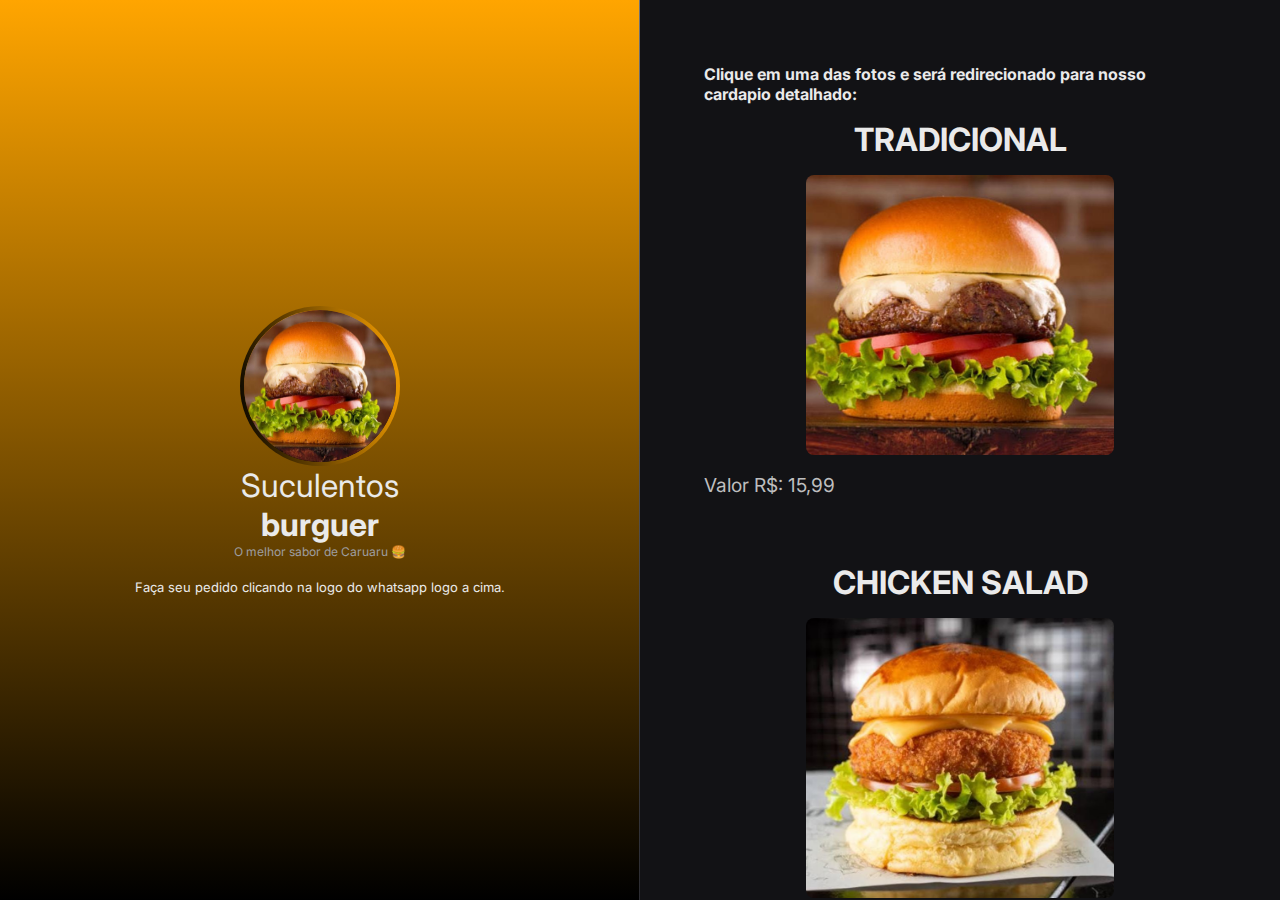
==== index.html @ 0d6f1a59 "img add img" ====
<!DOCTYPE html>
<html lang="pt-br">
<head>
  
  <meta charset="UTF-8">
  <meta http-equiv="X-UA-Compatible" content="IE=edge">
  <meta name="viewport" content="width=device-width, initial-scale=1.0">

  <link rel="preconnect" href="https://fonts.googleapis.com">
<link rel="preconnect" href="https://fonts.gstatic.com" crossorigin>
<link href="https://fonts.googleapis.com/css2?family=Inter:wght@400;700&display=swap" rel="stylesheet">

  <link rel="icon" type="image/png" href="./assets/h4.jpeg"/>
  <link rel="stylesheet" href="./style.css">
  
  <title>Suculentos
burguer</title>
</head>

<body>
<aside>
  
<img src="" alt="" />

<img src="./assets/h1.jpeg" alt="">

<p>
  Suculentos  <br /> 
 <strong>burguer</strong>
</p>

<span>O melhor sabor de Caruaru 🍔</span>

<div id="social-links">
   
    <a href="https://instagram.com/vouali754?igshid=MzNlNGNkZWQ4Mg==" target="_blank">
    <ion-icon name="logo-instagram"></ion-icon>
    </a>

    <a href="https://api.whatsapp.com/send?phone=5581996022354&text=Ol%C3%A1%20%2C%20gostaria%20de%20degustar%20seus%20hamb%C3%BArgueres" target="_blank">
      <ion-icon name="logo-whatsapp"></ion-icon>
      </a>
</div>
      <p style="font-size: small;">Faça seu pedido clicando na logo do whatsapp logo a cima. </p>
</aside>
  
  <nav>
  <a 
  href="cardapio.html" target="_blank" class="memory">
  <h4>Clique em uma das fotos e será redirecionado para nosso cardapio detalhado:
    </h4>
  <h1>TRADICIONAL</h1>
  <div>
  <img src="./assets/h1.jpeg" alt="Setup ultilizado no começo de carreira na programação.">
  </div>
  <p>
    Valor R$: 15,99
  </p>
  </a>
  <a
   href="cardapio.html" target="_blank" class="memory">
  <h1>CHICKEN SALAD</h1>
  <div>
  <img src="./assets/h3.jpeg" alt="">
  </div>
  <p>
    Valor R$: 14,99
  </p>
  </a>

  <a
   href="cardapio.html" target="_blank" class="memory">
  <h1>BACON BURGER</h1>
  <div>
  <img src="./assets/h4.jpeg" alt="">
  </div>
  <p>
    Valor R$: 17,99
  </p>
  </a>
    
   <a
   href="cardapio.html" target="_blank" class="memory">
  <h1>DOUBLE BURGUER</h1>
  <div>
  <img src="./assets/h2.jpeg" alt="">
  </div>
  <p>
    Valor R$: 19,99
  </p>
  </a>

  <a
   href="cardapio.html" target="_blank" class="memory">
  <h1>CUPIM BURGUER</h1>
  <div>
  <img src="./assets/h5.jpeg" alt="">
  </div>
  <p>
    Valor R$: 19,99
  </p>
  </a>

    <a
   href="cardapio.html" target="_blank" class="memory">
  <h1>REFRIGERANTES LATA</h1>
  <div>
  <img src="./assets/refri.png" alt="">
  </div>
  <p>
    Guaraná antártica 350ml R$: 5,50<br>
    Fanta 350ml R$: 5,50<br>
    Coca-Cola 350ml R$: 5,50
</p>
  </a>

  <a
   href="cardapio.html" target="_blank" class="memory">
  <h1>REFRIGERANTES 1L</h1>
  <div>
  <img src="./assets/refri2.avif" alt="">
  </div>
  <p>
    Guaraná antártica 1L R$: 9,00<br>
    Fanta 1L R$: 9,00<br>
    Coca-Cola 1L R$: 9,00
</p>
  </a>
  <h4>Clique em uma das fotos e será redirecionado para nosso  cardapio detalhado:
    </h4>
  </nav>

<script type="module" src="https://unpkg.com/ionicons@7.1.0/dist/ionicons/ionicons.esm.js"></script>
<script nomodule src="https://unpkg.com/ionicons@7.1.0/dist/ionicons/ionicons.js"></script>

</body>
</html>
---- style.css ----
* {
  margin: 0;
  padding: 0;
  box-sizing: border-box;
}

:root {
  font-size: 16px;
}

::-webkit-scrollbar {
  width: 8px;
}

::-webkit-scrollbar-track {
  background-color: #2c2c31;
}

::-webkit-scrollbar-thumb {
  background-color: #9e9ea0;
}

@keyframes entering {
  0% {
    opacity: 0;
    transform: translateY(-200px);
  }
  100% {
    opacity: 1;
    transform: translateY(0);
  }
}

body {
  background-color: #121215;
  color: #EAEAEa;
  
  font-family: 'Inter', sans-serif;

  display: grid;
  grid-template-areas: "profile timeline";
  grid-template-columns: 1fr 1fr;
  grid-template-rows: 100vh;
}

nav {
  padding: 64px;
  grid-area: timeline;

  overflow-y: scroll;
  animation: entering 0.7s ease-in-out;
}

.memory {
  display: flex;
  flex-direction: column;
  gap: 16px;

  text-decoration: none;
  margin-bottom: 64px;
}

.memory small {
  color: #BEBEBF;
  font-size: 0.75rem;
}

.memory h1 {
  display: flex;
  justify-content: center;
  font-size: 2rem;
  color: #EAEAEa;
}

.memory img {
  width: 60%;
  height: 280px;
  object-fit: cover;
  border-radius: 8px;
  
  transition: transform 0.3s ease-in-out;
}
.memory div {
  display: flex;
  justify-content: center;
  width: 100%;
  height: 280px;
  overflow: hidden;
  border-radius: 8px;
}

.memory:hover img {
  transform: scale(1.1);
}

.memory p {
  font-size: 1.2rem;
  color: #bebebf;
  line-height: 28px;
}

aside {
  grid-area: profile;

  display: flex;
  flex-direction: column;
  align-items: center;
  justify-content: center;


  border-right: 1px solid;
  border-image: linear-gradient(#727275, #2c2c31 )1;

  background: linear-gradient(orange, black);
  background-position: top right;
  background-repeat: no-repeat;
  background-size: auto 100%;
}

aside * {
  animation: entering 0.7s ease-in-out;
}

aside img:nth-child(2) {
  width: 160px;
  height: 160px;
  border-radius: 50%;
  gap: 10px;

  border: 4px solid transparent;
  background: linear-gradient(orange, black) padding-box,
    linear-gradient(260deg, orange, black ) border-box;
}

aside p {
  font-size: 2rem;
  text-align: center;
}

aside span {
  font-size: 0.75rem;
  color: #9e9ea0;

}

@media (max-width: 768px){
  :root {
    font-size: 14px;
  }
  
  body {
    grid-template-columns: 1fr;
    grid-template-rows: 0.2fr 0.8fr;
    grid-template-areas: 
    "profile"
    "timeline";
  }

  aside {
    border-right: none;
    padding: 32px 12px;
  }

  nav {
    overflow-y: visible;
    padding: 22px;
  }
}

#social-links {
  font-size: 150%;
  padding: 10px;
}

#social-links a {
  color: #FFFF;
  text-decoration: none;
}

#social-links a :hover {
  background-color: #cccccc64;
  border-radius: 50%;
}

h4 {
  display: flex;
  color: #EAEAEa;
  justify-content: center;
}
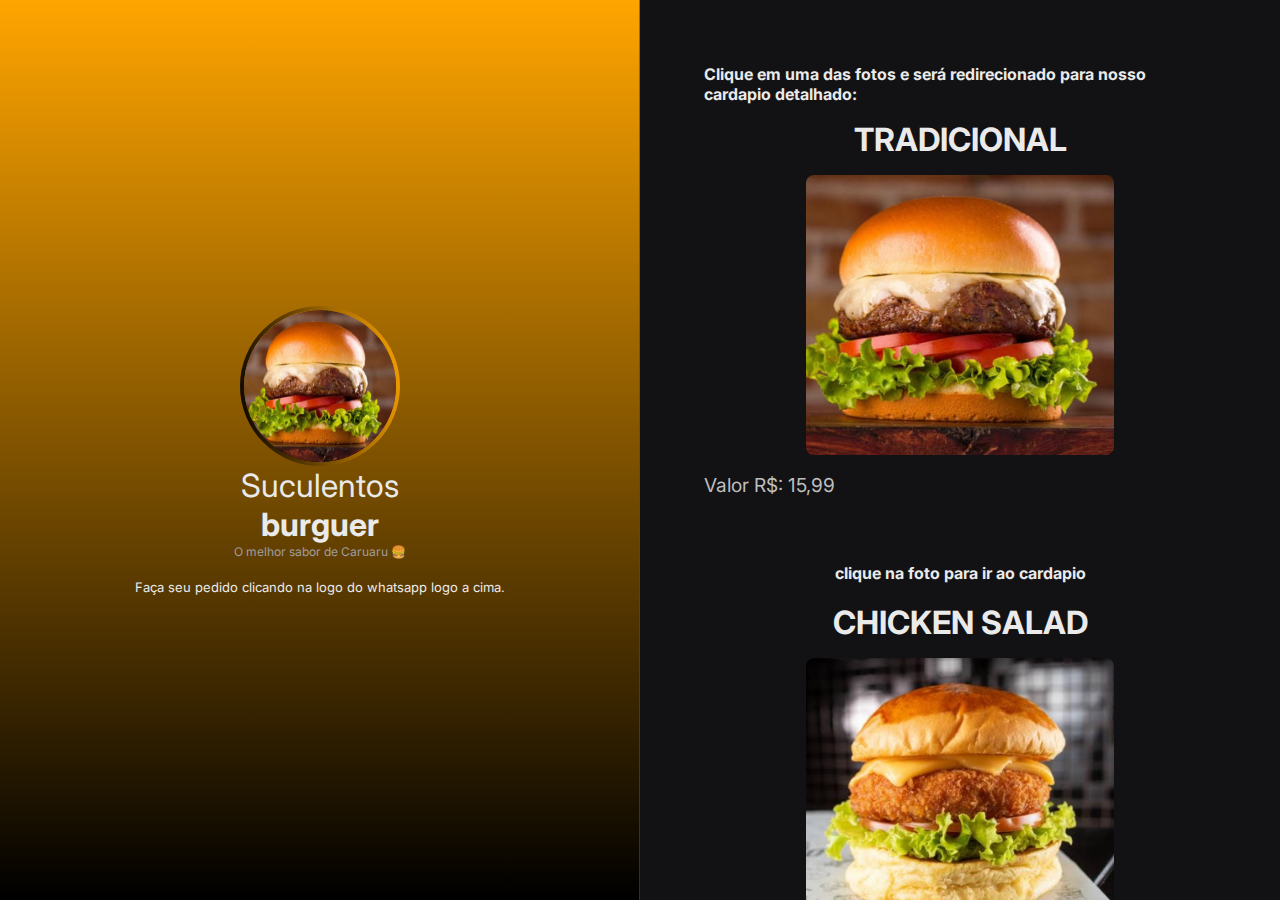
==== commit ff1c10b7: "add name" ====
--- a/index.html
+++ b/index.html
@@ -57,6 +57,7 @@
     Valor R$: 15,99
   </p>
   </a>
+  <h5>clique na foto para ir ao cardapio</h5>
   <a
    href="cardapio.html" target="_blank" class="memory">
   <h1>CHICKEN SALAD</h1>
@@ -67,7 +68,7 @@
     Valor R$: 14,99
   </p>
   </a>
-
+<h5>clique na foto para ir ao cardapio</h5>
   <a
    href="cardapio.html" target="_blank" class="memory">
   <h1>BACON BURGER</h1>
@@ -78,7 +79,7 @@
     Valor R$: 17,99
   </p>
   </a>
-    
+    <h5>clique na foto para ir ao cardapio</h5>
    <a
    href="cardapio.html" target="_blank" class="memory">
   <h1>DOUBLE BURGUER</h1>
@@ -89,7 +90,7 @@
     Valor R$: 19,99
   </p>
   </a>
-
+<h5>clique na foto para ir ao cardapio</h5>
   <a
    href="cardapio.html" target="_blank" class="memory">
   <h1>CUPIM BURGUER</h1>
@@ -100,7 +101,7 @@
     Valor R$: 19,99
   </p>
   </a>
-
+<h5>clique na foto para ir ao cardapio</h5>
     <a
    href="cardapio.html" target="_blank" class="memory">
   <h1>REFRIGERANTES LATA</h1>
@@ -113,7 +114,7 @@
     Coca-Cola 350ml R$: 5,50
 </p>
   </a>
-
+<h5>clique na foto para ir ao cardapio</h5>
   <a
    href="cardapio.html" target="_blank" class="memory">
   <h1>REFRIGERANTES 1L</h1>
--- a/style.css
+++ b/style.css
@@ -188,3 +188,9 @@
   justify-content: center;
 }
 
+h5 {
+  display: flex;
+  justify-content: center;
+  padding-bottom: 20px;
+  font-size: medium;
+}